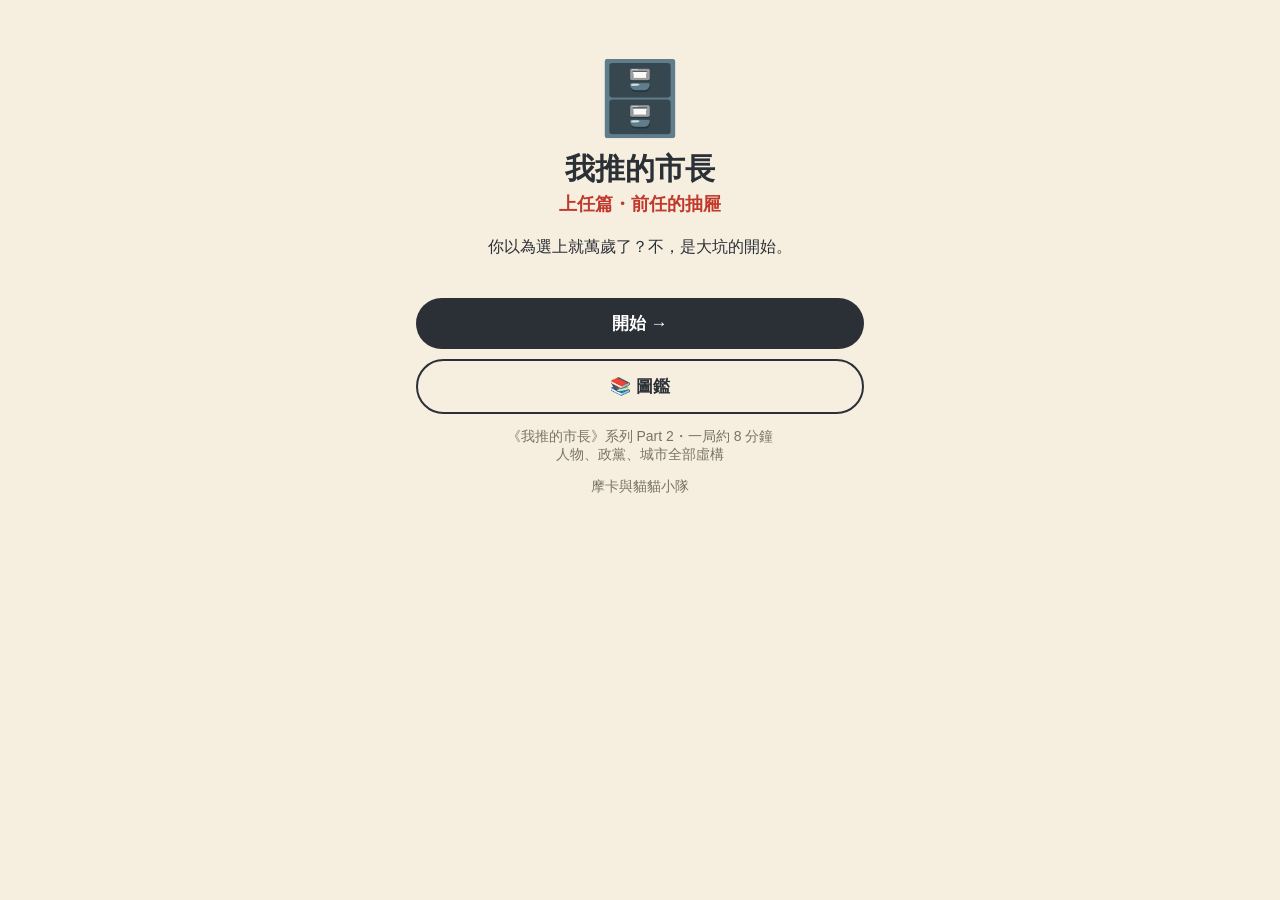
==== index.html @ 08416622 "v0.5.0：推薦人選、新人才池、照台灣案例重寫抽屜與事件、第一原則 Co-Authored-By: Claude Opus 5.5 <noreply@anthropic.com> Claude-Se" ====
<!doctype html>
<html lang="zh-Hant">
<head>
<meta charset="utf-8">
<meta name="viewport" content="width=device-width, initial-scale=1, viewport-fit=cover">
<title>我推的市長：上任篇</title>
<meta name="description" content="你以為選上就萬歲了？不，是大坑的開始。《我推的市長》系列 Part 2。">
<link rel="stylesheet" href="style.css?v=0.5.0">
</head>
<body>
<div id="app"></div>
<script src="js/i18n.js?v=0.5.0"></script>
<script src="core/engine.js?v=0.5.0"></script>
<script src="careers/mayor-office/data.js?v=0.5.0"></script>
<script src="js/game.js?v=0.5.0"></script>
<!-- 匿名遊玩計數（GoatCounter，只記次數，不記個人資料）-->
<script data-goatcounter="https://catheroparty.goatcounter.com/count" async src="https://gc.zgo.at/count.js"></script>
</body>
</html>
---- style.css ----
:root {
  --bg: #f6efe0; --ink: #2b2f36; --muted: #7a7466; --card: #fffaf0; --line: #e4d9c3;
  --accent: #e0a526; --accent2: #c0392b; --good: #2e8b57; --bad: #c0392b; --night: #2b2f36;
}
* { box-sizing: border-box; }
html, body { margin: 0; background: var(--bg); color: var(--ink); font-family: -apple-system, "PingFang TC", "Noto Sans TC", "Microsoft JhengHei", sans-serif; }
body { min-height: 100vh; }
#app { max-width: 480px; margin: 0 auto; padding: 16px 16px 40px; }
h1 { font-size: 30px; margin: 8px 0 2px; text-align: center; }
h2 { font-size: 21px; margin: 6px 0 10px; }
.center { text-align: center; }
.muted { color: var(--muted); font-size: 14px; }
.btn { display: block; width: 100%; border: 0; border-radius: 999px; padding: 14px 18px; margin: 10px 0; font-size: 17px; font-weight: 700; background: var(--ink); color: #fff; cursor: pointer; }
.btn.ghost { background: transparent; color: var(--ink); border: 2px solid var(--ink); }
.btn:disabled { opacity: .4; }
.card { background: var(--card); border: 2px solid var(--line); border-radius: 18px; padding: 14px; margin: 12px 0; }
.tag { display: inline-block; font-size: 12px; padding: 2px 8px; border-radius: 999px; background: #efe4cc; color: #6b5a33; margin: 2px 4px 2px 0; }
.tag.red { background: #fbe0dc; color: #a33224; }
.tag.blue { background: #e3e9f7; color: #33508f; }

/* 標題 */
.title-hero { text-align: center; padding: 40px 0 10px; }
.title-hero .sub { font-size: 18px; color: var(--accent2); font-weight: 700; }
.title-hero .tagline { margin: 18px 0; font-size: 16px; line-height: 1.6; }
.drawer-art { font-size: 72px; }

/* 勝選夜 */
.night { background: var(--night); color: #fff; border-radius: 22px; padding: 30px 18px; text-align: center; margin-top: 10px; }
.night .big { font-size: 34px; font-weight: 800; color: #ffd166; margin: 10px 0; }
.night p { line-height: 1.7; }

/* 組閣 */
.slot { margin: 14px 0; }
.slot h3 { margin: 0 0 6px; font-size: 16px; }
.picks { display: grid; grid-template-columns: 1fr; gap: 6px; }
.legend summary { font-weight: 700; cursor: pointer; }
.legend p { font-size: 13px; line-height: 1.5; margin: 6px 0; }
.pick { border: 2px solid var(--line); background: #fff; border-radius: 12px; padding: 8px 10px; text-align: left; font-size: 14px; cursor: pointer; color: var(--ink); }
.pick b { display: block; font-size: 15px; margin-bottom: 2px; }
.pick small { color: var(--muted); line-height: 1.4; display: block; }
.pick.on { border-color: var(--accent); background: #fff6df; }
.locked { display: grid; grid-template-columns: 1fr 1fr; gap: 6px; margin-top: 6px; }
.locked div { background: #e9e3d6; color: #8d8574; border-radius: 10px; padding: 8px; font-size: 13px; }

/* HUD */
.hud { position: sticky; top: 0; z-index: 5; background: var(--bg); padding: 8px 0 6px; border-bottom: 2px solid var(--line); }
.hud .row { display: flex; justify-content: space-between; align-items: center; font-size: 13px; color: var(--muted); }
.stats { display: grid; grid-template-columns: repeat(5, 1fr); gap: 6px; margin-top: 6px; }
.stat { font-size: 11px; text-align: center; }
.stat .bar { height: 6px; background: #e4d9c3; border-radius: 3px; overflow: hidden; margin-top: 3px; }
.stat .bar div { height: 100%; background: var(--accent); transition: width .4s; }
.stat.warn .bar div { background: var(--bad); }
.shift { background: #fbe0dc; color: #a33224; border-radius: 10px; padding: 6px 10px; font-size: 13px; margin-top: 6px; }

/* 事件 */
.ev h2 { margin-top: 0; }
.ev p { line-height: 1.65; }
.opt { display: block; width: 100%; text-align: left; border: 2px solid var(--line); background: #fff; border-radius: 14px; padding: 12px 14px; margin: 8px 0; font-size: 15px; cursor: pointer; color: var(--ink); }
.opt:active { transform: scale(.98); }
.res { background: #fff6df; border-radius: 14px; padding: 12px; margin: 10px 0; line-height: 1.6; }
.fx { font-size: 13px; margin-top: 6px; }
.fx span { margin-right: 8px; font-weight: 700; }
.fx .up { color: var(--good); } .fx .down { color: var(--bad); }

/* 抽屜、政見 */
.tabs { display: flex; gap: 8px; margin: 10px 0; }
.tab { flex: 1; padding: 10px; border-radius: 12px; border: 2px solid var(--line); background: #fff; font-weight: 700; font-size: 15px; cursor: pointer; color: var(--ink); }
.tab.on { background: var(--ink); color: #fff; border-color: var(--ink); }
.folder { border: 2px solid var(--line); background: #fffdf7; border-radius: 14px; padding: 12px; margin: 8px 0; cursor: pointer; }
.folder.new { animation: pop .5s; border-color: var(--accent); }
.folder .t { font-weight: 700; }
.folder .size { float: right; letter-spacing: 1px; font-size: 13px; }
.folder p { margin: 6px 0 0; font-size: 14px; line-height: 1.55; color: #4b4740; }
.acts { display: grid; grid-template-columns: 1fr 1fr; gap: 6px; margin-top: 10px; }
.acts button { border: 0; border-radius: 10px; padding: 10px 6px; font-size: 14px; background: #efe4cc; cursor: pointer; color: var(--ink); }
.acts button small { display: block; font-size: 11px; color: var(--muted); }
.acts button:disabled { opacity: .45; }
.pledge { border: 2px solid var(--line); background: #fff; border-radius: 14px; padding: 12px; margin: 8px 0; }
.steps { display: flex; gap: 4px; margin: 8px 0; }
.steps div { flex: 1; text-align: center; font-size: 12px; padding: 6px 2px; border-radius: 8px; background: #efe4cc; color: var(--muted); }
.steps div.ok { background: #d9f0e1; color: var(--good); font-weight: 700; }
.steps div.cur { outline: 2px solid var(--accent); color: var(--ink); }
.done-folders { font-size: 13px; color: var(--muted); }
@keyframes pop { 0% { transform: scale(.9); opacity: 0; } 100% { transform: scale(1); opacity: 1; } }

/* 結局 */
.ending { text-align: center; }
.ending .emoji { font-size: 72px; }
.ending h2 { font-size: 26px; }
.ending p { line-height: 1.7; text-align: left; }
.code { font-family: ui-monospace, monospace; font-size: 11px; word-break: break-all; background: #efe4cc; border-radius: 10px; padding: 8px; }

/* v0.3：頂部提示、兩層選擇、脆反應、小遊戲、圖鑑 */
.hud .guide { display: flex; align-items: center; gap: 6px; font-size: 14px; }
.hud .guide .right { margin-left: auto; color: var(--muted); font-size: 12px; }
.hud .step { background: var(--ink); color: #fff; border-radius: 10px; padding: 8px 10px; font-size: 14px; font-weight: 700; margin: 6px 0 2px; }
.grid { display: grid; grid-template-columns: 1fr 1fr; gap: 8px; margin-top: 10px; }
.topic { border: 2px solid var(--line); background: #fffdf7; border-radius: 14px; padding: 10px 8px; text-align: left; cursor: pointer; color: var(--ink); min-height: 86px; }
.topic .ic { font-size: 22px; display: block; }
.topic b { display: block; font-size: 14px; line-height: 1.3; margin: 2px 0; }
.topic small { font-size: 11px; color: var(--muted); }
.topic.pl { background: #eef3ff; border-color: #c9d6f2; }
.topic.own { background: #fff1ec; border-color: #f0cbbd; }
.topic.new { animation: pop .5s; border-color: var(--accent); box-shadow: 0 0 0 3px #ffe39b; }
.opt small { display: block; font-size: 12px; color: var(--muted); margin-top: 2px; }
.opt:disabled { opacity: .45; }
.crisp { background: #fff; border: 2px solid var(--line); border-radius: 14px; padding: 8px 12px; margin: 10px 0; }
.crisp-h { font-size: 12px; color: var(--muted); margin-bottom: 4px; }
.post { border-top: 1px solid #f0e8d8; padding: 6px 0; font-size: 14px; }
.post:first-of-type { border-top: 0; }
.post b { font-size: 12px; color: #6b5a33; display: block; }
.post small { color: var(--muted); font-size: 11px; }
.reveal { background: #2b2f36; color: #ffd166; border-radius: 14px; padding: 12px; margin: 10px 0; text-align: center; animation: shake .5s; }
.reveal b { display: block; color: #fff; margin: 4px 0; }
@keyframes shake { 0%, 100% { transform: translateX(0); } 25% { transform: translateX(-6px); } 75% { transform: translateX(6px); } }
.lab { display: block; font-size: 13px; color: var(--muted); margin: 8px 0 4px; }
.inp { width: 100%; font-size: 17px; padding: 10px 12px; border-radius: 10px; border: 2px solid var(--line); background: #fff; }
.seg { display: flex; gap: 6px; }
.seg button { flex: 1; padding: 10px; border-radius: 10px; border: 2px solid var(--line); background: #fff; font-size: 15px; cursor: pointer; color: var(--ink); }
.seg button.on { background: var(--ink); color: #fff; border-color: var(--ink); }
.intro p { line-height: 1.65; margin: 8px 0; }
.doc { background: #fff; border: 2px solid var(--line); border-radius: 14px; padding: 16px; margin: 12px 0; min-height: 110px; }
.doc.good { border-color: var(--good); }
.doc.bad { border-color: var(--bad); animation: shake .3s; }
.doc .lvl { font-weight: 700; margin-bottom: 10px; }
.doc .trail span.ok { color: var(--good); font-weight: 700; text-decoration: line-through; }
.stamps { display: grid; grid-template-columns: repeat(3, 1fr); gap: 8px; }
.stamps button { padding: 16px 4px; font-size: 16px; font-weight: 700; border-radius: 12px; border: 0; background: #c0392b; color: #fff; cursor: pointer; }
.stamps button[data-k="e"] { background: #5b6f9c; }
.stamps button[data-k="x"] { background: var(--ink); }
.meter { position: relative; height: 34px; background: #efe4cc; border-radius: 17px; margin: 18px 0; overflow: hidden; }
.meter .zone { position: absolute; left: 38%; width: 24%; top: 0; bottom: 0; background: #b9e3c6; }
.meter .needle { position: absolute; top: 0; bottom: 0; width: 6px; margin-left: -3px; background: var(--accent2); }
.gal { display: grid; grid-template-columns: repeat(3, 1fr); gap: 6px; }
.gc { background: #fff; border: 2px solid var(--line); border-radius: 12px; padding: 8px 4px; text-align: center; font-size: 22px; }
.gc b { display: block; font-size: 12px; margin-top: 2px; }
.gc small { font-size: 11px; color: var(--muted); }
.gc.lock { opacity: .5; }
.slot h3 .why { display: block; font-size: 12px; font-weight: 400; color: var(--muted); }
.slot .hits { font-size: 12px; color: #6b5a33; margin: 2px 0 6px; line-height: 1.5; }
.files { display: grid; grid-template-columns: repeat(4, 1fr); gap: 6px; margin: 10px 0; }
.files button { padding: 10px 2px; font-size: 22px; border: 2px solid var(--line); background: #fff; border-radius: 10px; cursor: pointer; }
.files button small { display: block; font-size: 10px; color: var(--muted); }
.files button.ok { border-color: var(--good); background: #e5f5ea; }
.statrow { display: flex; align-items: center; gap: 6px; margin-top: 4px; }
.statrow .glabel { font-size: 11px; font-weight: 700; padding: 2px 6px; border-radius: 6px; writing-mode: horizontal-tb; white-space: nowrap; }
.statrow.city .glabel { background: #e3e9f7; color: #33508f; }
.statrow.me .glabel { background: #fbe0dc; color: #a33224; }
.statrow .stats { flex: 1; grid-template-columns: repeat(4, 1fr); margin-top: 0; }
.statrow.me .stat .bar div { background: #c0392b; }
.topic.rest { background: #eef7ee; border-color: #c6e3c6; }
.news { background: #fff1ec; border-radius: 10px; padding: 8px 10px; margin: 8px 0; font-size: 14px; }
.mics { display: grid; grid-template-columns: repeat(3, 1fr); gap: 8px; margin-top: 12px; }
.mics button { height: 90px; font-size: 40px; border-radius: 14px; border: 2px solid var(--line); background: #fff; cursor: pointer; }
.pick .tag { margin-left: 4px; }
.pick small.pro { color: #2e7d4f; margin-top: 4px; }
.pick small.con { color: #a33224; }
.pick.dream { border-color: #e0a526; background: #fffaf0; }
.stat.key { font-weight: 800; font-size: 13px; }
.stat.key .bar { height: 9px; }
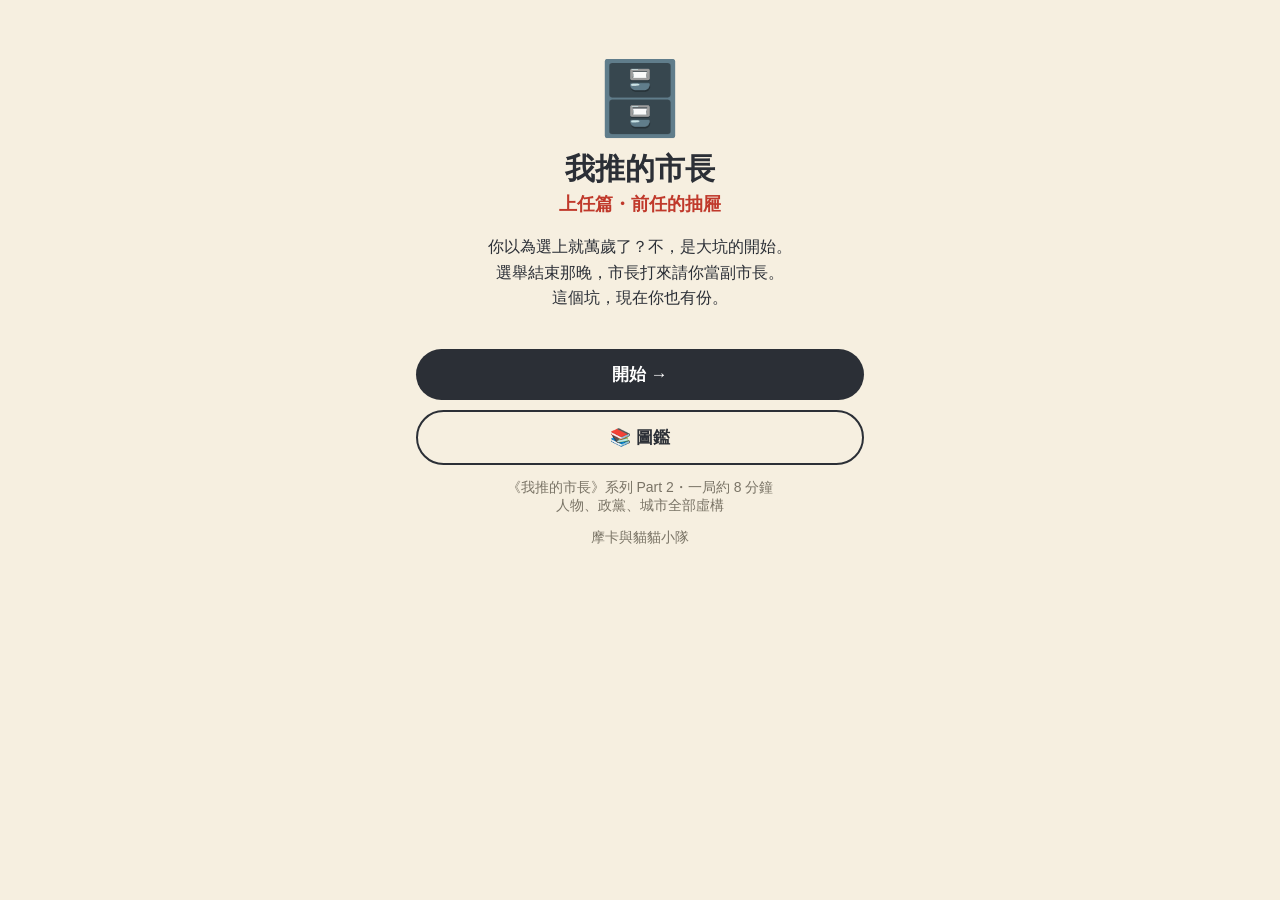
==== commit 30d7266b: "v0.6.1：標題頁標語點出玩家是副市長 Co-Authored-By: Claude Opus 5.5 <noreply@anthropic.com> Claude-Session: https:/" ====
--- a/index.html
+++ b/index.html
@@ -5,14 +5,14 @@
 <meta name="viewport" content="width=device-width, initial-scale=1, viewport-fit=cover">
 <title>我推的市長：上任篇</title>
 <meta name="description" content="你以為選上就萬歲了？不，是大坑的開始。《我推的市長》系列 Part 2。">
-<link rel="stylesheet" href="style.css?v=0.5.0">
+<link rel="stylesheet" href="style.css?v=0.6.1">
 </head>
 <body>
 <div id="app"></div>
-<script src="js/i18n.js?v=0.5.0"></script>
-<script src="core/engine.js?v=0.5.0"></script>
-<script src="careers/mayor-office/data.js?v=0.5.0"></script>
-<script src="js/game.js?v=0.5.0"></script>
+<script src="js/i18n.js?v=0.6.1"></script>
+<script src="core/engine.js?v=0.6.1"></script>
+<script src="careers/mayor-office/data.js?v=0.6.1"></script>
+<script src="js/game.js?v=0.6.1"></script>
 <!-- 匿名遊玩計數（GoatCounter，只記次數，不記個人資料）-->
 <script data-goatcounter="https://catheroparty.goatcounter.com/count" async src="https://gc.zgo.at/count.js"></script>
 </body>
--- a/style.css
+++ b/style.css
@@ -158,3 +158,14 @@
 .pick.dream { border-color: #e0a526; background: #fffaf0; }
 .stat.key { font-weight: 800; font-size: 13px; }
 .stat.key .bar { height: 9px; }
+.kind { display: inline-block; font-size: 11px; font-weight: 700; padding: 1px 6px; border-radius: 6px; margin-right: 6px; vertical-align: 1px; }
+.kind.ka { background: #e3e9f7; color: #33508f; }
+.kind.ks { background: #fff1d6; color: #8a5a00; }
+.verdict { border-radius: 10px; padding: 8px 10px; margin: 8px 0; font-size: 14px; }
+.verdict.yes { background: #e5f5ea; }
+.verdict.half { background: #fff6df; }
+.verdict.no { background: #fbe0dc; }
+.verdict b { display: block; margin-top: 2px; }
+.statrow.me .stats { grid-template-columns: repeat(5, 1fr); }
+.kind.kc { background: #e8f4ec; color: #2e7d4f; }
+.topic.mine { border-color: #e0a526; }
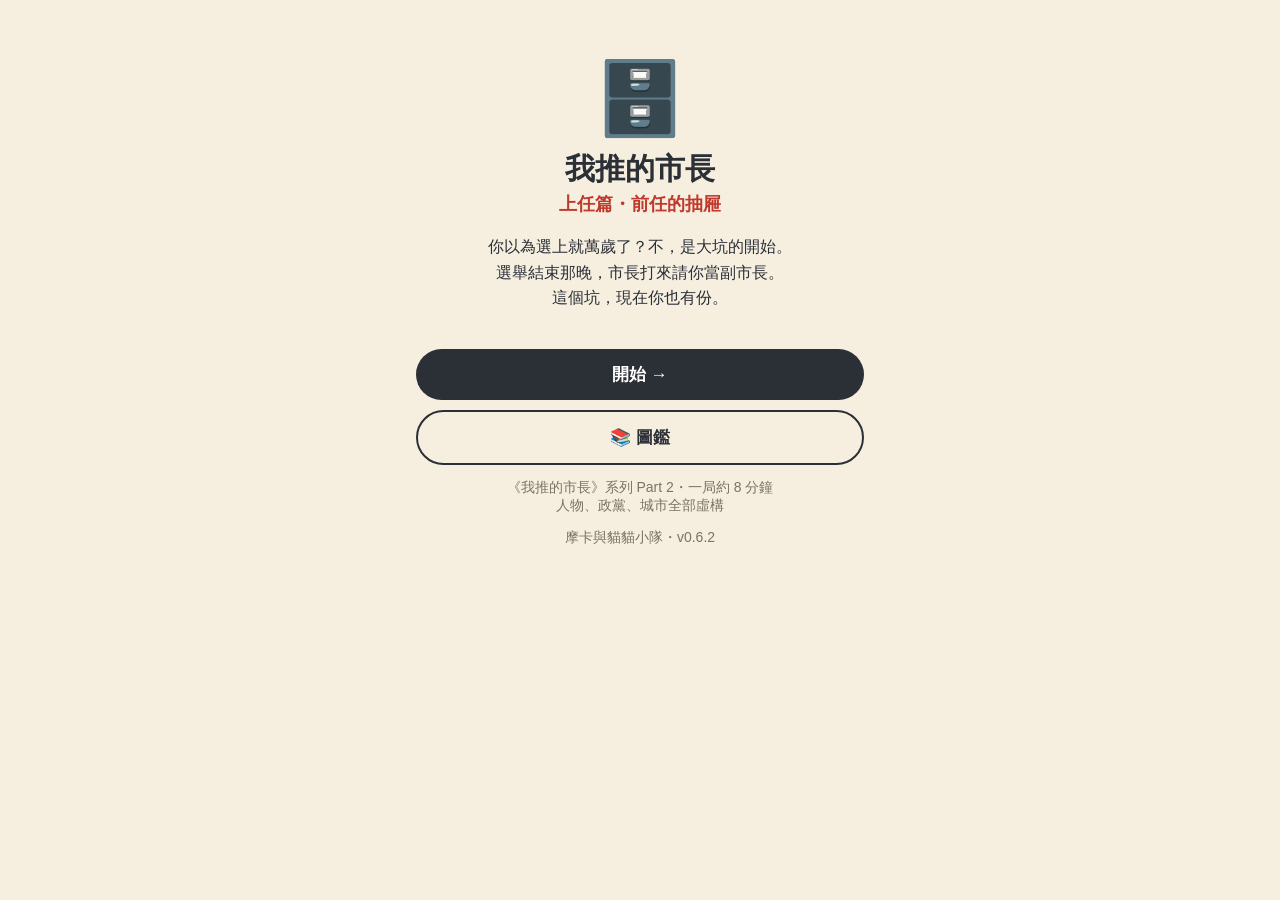
==== commit cfc2f5bd: "v0.6.2：你是誰頁改成副市長版本、標題頁顯示版本號 Co-Authored-By: Claude Opus 5.5 <noreply@anthropic.com> Claude-Session: " ====
--- a/index.html
+++ b/index.html
@@ -2,17 +2,18 @@
 <html lang="zh-Hant">
 <head>
 <meta charset="utf-8">
+<meta http-equiv="Cache-Control" content="no-cache">
 <meta name="viewport" content="width=device-width, initial-scale=1, viewport-fit=cover">
 <title>我推的市長：上任篇</title>
 <meta name="description" content="你以為選上就萬歲了？不，是大坑的開始。《我推的市長》系列 Part 2。">
-<link rel="stylesheet" href="style.css?v=0.6.1">
+<link rel="stylesheet" href="style.css?v=0.6.2">
 </head>
 <body>
 <div id="app"></div>
-<script src="js/i18n.js?v=0.6.1"></script>
-<script src="core/engine.js?v=0.6.1"></script>
-<script src="careers/mayor-office/data.js?v=0.6.1"></script>
-<script src="js/game.js?v=0.6.1"></script>
+<script src="js/i18n.js?v=0.6.2"></script>
+<script src="core/engine.js?v=0.6.2"></script>
+<script src="careers/mayor-office/data.js?v=0.6.2"></script>
+<script src="js/game.js?v=0.6.2"></script>
 <!-- 匿名遊玩計數（GoatCounter，只記次數，不記個人資料）-->
 <script data-goatcounter="https://catheroparty.goatcounter.com/count" async src="https://gc.zgo.at/count.js"></script>
 </body>
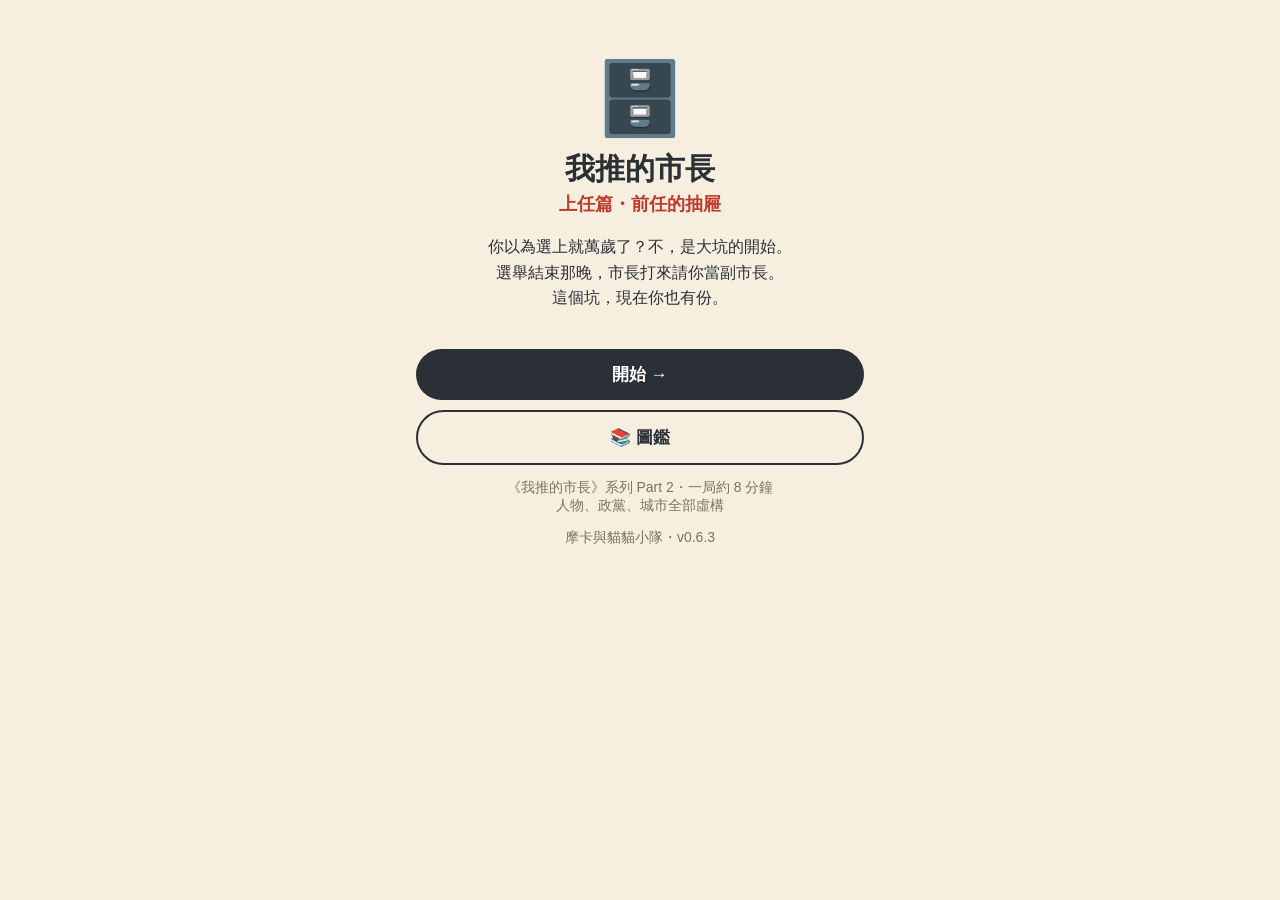
==== commit 79295337: "v0.6.3：敬老福利改成選前加碼（照發／縮水／爭取中央／排富），預算說法依年度編列修正 Co-Authored-By: Claude Opus 5.5 <noreply@anthropic.com>" ====
--- a/index.html
+++ b/index.html
@@ -6,14 +6,14 @@
 <meta name="viewport" content="width=device-width, initial-scale=1, viewport-fit=cover">
 <title>我推的市長：上任篇</title>
 <meta name="description" content="你以為選上就萬歲了？不，是大坑的開始。《我推的市長》系列 Part 2。">
-<link rel="stylesheet" href="style.css?v=0.6.2">
+<link rel="stylesheet" href="style.css?v=0.6.3">
 </head>
 <body>
 <div id="app"></div>
-<script src="js/i18n.js?v=0.6.2"></script>
-<script src="core/engine.js?v=0.6.2"></script>
-<script src="careers/mayor-office/data.js?v=0.6.2"></script>
-<script src="js/game.js?v=0.6.2"></script>
+<script src="js/i18n.js?v=0.6.3"></script>
+<script src="core/engine.js?v=0.6.3"></script>
+<script src="careers/mayor-office/data.js?v=0.6.3"></script>
+<script src="js/game.js?v=0.6.3"></script>
 <!-- 匿名遊玩計數（GoatCounter，只記次數，不記個人資料）-->
 <script data-goatcounter="https://catheroparty.goatcounter.com/count" async src="https://gc.zgo.at/count.js"></script>
 </body>
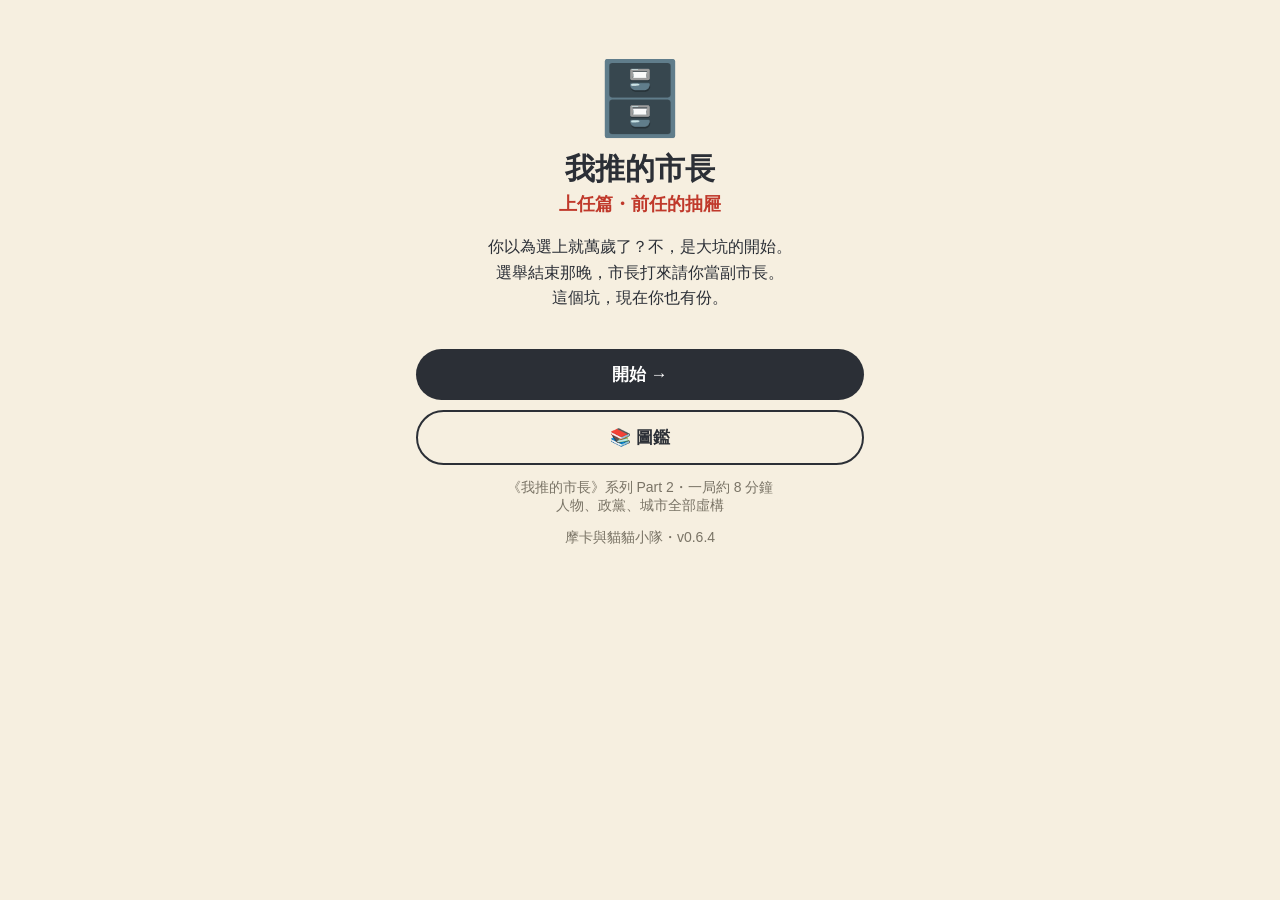
==== commit 722c8d1c: "v0.6.4：推薦人選多半接受、拒絕理由與空降依來源和特質變化；指標顏色代表狀態 Co-Authored-By: Claude Opus 5.5 <noreply@anthropic.com> Cla" ====
--- a/index.html
+++ b/index.html
@@ -6,14 +6,14 @@
 <meta name="viewport" content="width=device-width, initial-scale=1, viewport-fit=cover">
 <title>我推的市長：上任篇</title>
 <meta name="description" content="你以為選上就萬歲了？不，是大坑的開始。《我推的市長》系列 Part 2。">
-<link rel="stylesheet" href="style.css?v=0.6.3">
+<link rel="stylesheet" href="style.css?v=0.6.4">
 </head>
 <body>
 <div id="app"></div>
-<script src="js/i18n.js?v=0.6.3"></script>
-<script src="core/engine.js?v=0.6.3"></script>
-<script src="careers/mayor-office/data.js?v=0.6.3"></script>
-<script src="js/game.js?v=0.6.3"></script>
+<script src="js/i18n.js?v=0.6.4"></script>
+<script src="core/engine.js?v=0.6.4"></script>
+<script src="careers/mayor-office/data.js?v=0.6.4"></script>
+<script src="js/game.js?v=0.6.4"></script>
 <!-- 匿名遊玩計數（GoatCounter，只記次數，不記個人資料）-->
 <script data-goatcounter="https://catheroparty.goatcounter.com/count" async src="https://gc.zgo.at/count.js"></script>
 </body>
--- a/style.css
+++ b/style.css
@@ -147,7 +147,6 @@
 .statrow.city .glabel { background: #e3e9f7; color: #33508f; }
 .statrow.me .glabel { background: #fbe0dc; color: #a33224; }
 .statrow .stats { flex: 1; grid-template-columns: repeat(4, 1fr); margin-top: 0; }
-.statrow.me .stat .bar div { background: #c0392b; }
 .topic.rest { background: #eef7ee; border-color: #c6e3c6; }
 .news { background: #fff1ec; border-radius: 10px; padding: 8px 10px; margin: 8px 0; font-size: 14px; }
 .mics { display: grid; grid-template-columns: repeat(3, 1fr); gap: 8px; margin-top: 12px; }
@@ -169,3 +168,17 @@
 .statrow.me .stats { grid-template-columns: repeat(5, 1fr); }
 .kind.kc { background: #e8f4ec; color: #2e7d4f; }
 .topic.mine { border-color: #e0a526; }
+
+/* v0.6.4：指標顏色代表狀態（綠安全、黃注意、紅危險），分類只看左邊標籤 */
+.stat .bar { position: relative; }
+.stat .bar > div { position: relative; z-index: 1; }
+.stat.grn .bar > div { background: #2e8b57; }
+.stat.yel .bar > div { background: #e0a526; }
+.stat.red .bar > div { background: #c0392b; }
+.stat.red { color: #a33224; font-weight: 700; }
+.stat .bar .safe { position: absolute; left: 25%; width: 50%; top: 0; bottom: 0; background: #cfe9d8; z-index: 0; }
+.stat .dl { font-size: 10px; font-weight: 800; margin-left: 2px; animation: flash 1.2s ease-out; }
+.stat .dl.up { color: #2e8b57; } .stat .dl.down { color: #c0392b; }
+@keyframes flash { 0% { opacity: 0; transform: translateY(4px); } 20% { opacity: 1; transform: none; } 100% { opacity: .85; } }
+.statrow.city .glabel { background: #e3e9f7; color: #33508f; }
+.statrow.me .glabel { background: #f3e6d0; color: #6b5a33; }
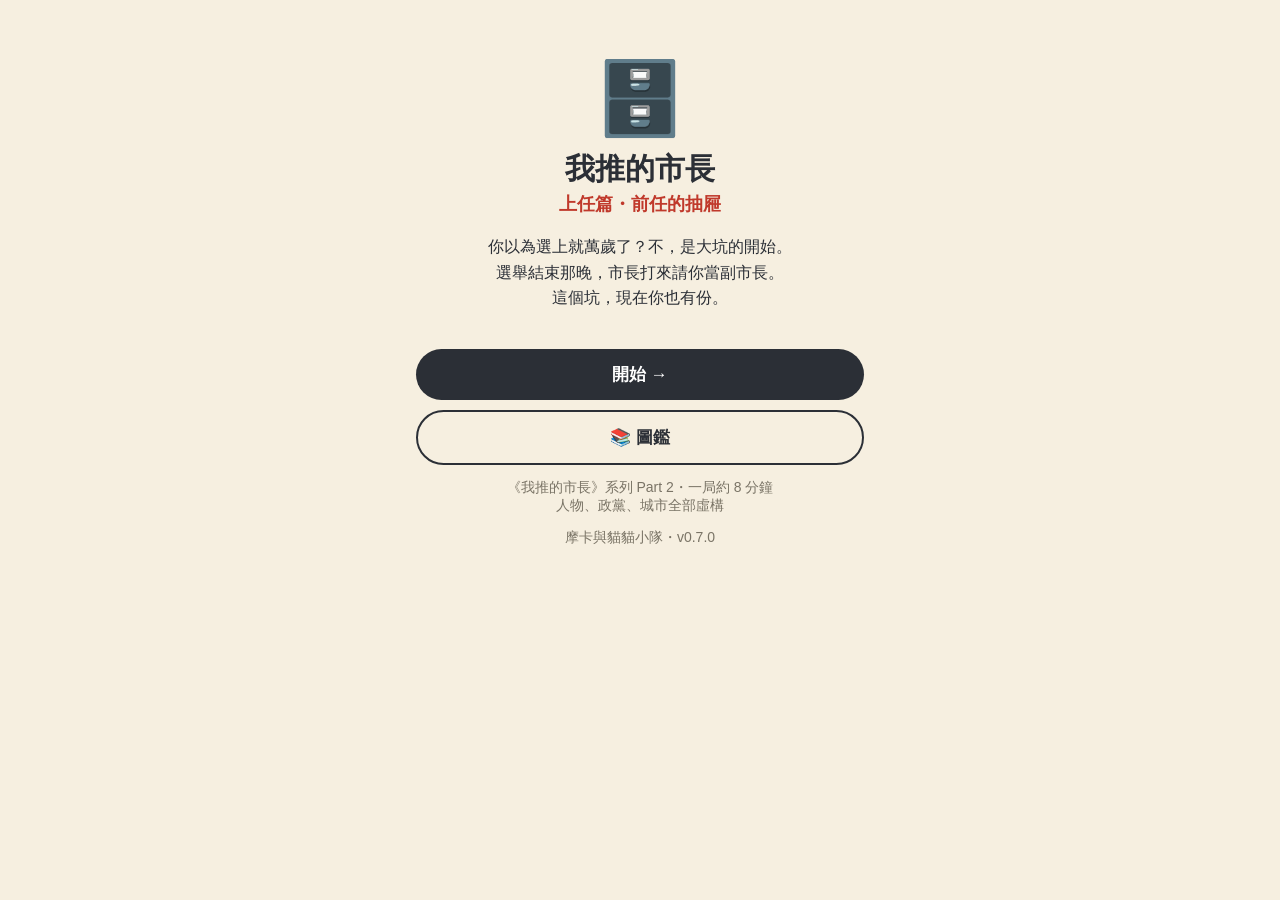
==== commit fa407773: "v0.7.0：抽屜場景與具體選項、公文快速批、剪綵排站位、預算分配、行程表、脆留言帳號池 Co-Authored-By: Claude Opus 5.5 <noreply@anthropic.com>" ====
--- a/index.html
+++ b/index.html
@@ -6,14 +6,14 @@
 <meta name="viewport" content="width=device-width, initial-scale=1, viewport-fit=cover">
 <title>我推的市長：上任篇</title>
 <meta name="description" content="你以為選上就萬歲了？不，是大坑的開始。《我推的市長》系列 Part 2。">
-<link rel="stylesheet" href="style.css?v=0.6.4">
+<link rel="stylesheet" href="style.css?v=0.7.0">
 </head>
 <body>
 <div id="app"></div>
-<script src="js/i18n.js?v=0.6.4"></script>
-<script src="core/engine.js?v=0.6.4"></script>
-<script src="careers/mayor-office/data.js?v=0.6.4"></script>
-<script src="js/game.js?v=0.6.4"></script>
+<script src="js/i18n.js?v=0.7.0"></script>
+<script src="core/engine.js?v=0.7.0"></script>
+<script src="careers/mayor-office/data.js?v=0.7.0"></script>
+<script src="js/game.js?v=0.7.0"></script>
 <!-- 匿名遊玩計數（GoatCounter，只記次數，不記個人資料）-->
 <script data-goatcounter="https://catheroparty.goatcounter.com/count" async src="https://gc.zgo.at/count.js"></script>
 </body>
--- a/style.css
+++ b/style.css
@@ -182,3 +182,30 @@
 @keyframes flash { 0% { opacity: 0; transform: translateY(4px); } 20% { opacity: 1; transform: none; } 100% { opacity: .85; } }
 .statrow.city .glabel { background: #e3e9f7; color: #33508f; }
 .statrow.me .glabel { background: #f3e6d0; color: #6b5a33; }
+/* v0.7：行程表、公文快速批、預算分配、剪綵排站位、抽屜場景 */
+.agenda { background: #fff; border: 2px solid var(--line); border-radius: 14px; padding: 8px 12px; margin: 10px 0 0; font-size: 13px; }
+.agenda .ah { font-weight: 700; margin-bottom: 4px; }
+.agenda div span { display: inline-block; width: 48px; color: var(--muted); }
+.agenda .hit { color: #a33224; font-weight: 700; }
+.scene { display: block; background: #fff6df; border-radius: 10px; padding: 10px; line-height: 1.65; }
+.doc.memo { text-align: center; }
+.doc.memo .mt { font-size: 20px; font-weight: 700; line-height: 1.5; }
+.stamps.two { grid-template-columns: 1fr 1fr; }
+.stamps.two button { padding: 22px 4px; font-size: 18px; }
+.stamps.two button[data-k="yes"] { background: #2e8b57; }
+.stamps.two button[data-k="no"] { background: #c0392b; }
+.memolist div { font-size: 14px; padding: 4px 0; border-bottom: 1px solid #f0e8d8; }
+.memolist div.ng { color: #a33224; }
+.memolist small { display: block; font-size: 12px; }
+.alloc { display: flex; align-items: center; gap: 8px; margin: 8px 0; }
+.alloc b { flex: 1; }
+.alloc button { width: 40px; height: 40px; border-radius: 10px; border: 2px solid var(--line); background: #fff; font-size: 20px; }
+.alloc span { width: 56px; text-align: center; font-weight: 700; }
+.rules div { font-size: 13px; margin: 2px 0; }
+.people { display: flex; flex-wrap: wrap; gap: 6px; margin: 10px 0; }
+.people button, .stage button { width: 52px; height: 58px; border-radius: 10px; border: 2px solid var(--line); background: #fff; font-size: 22px; padding: 2px; }
+.people button small, .stage button small { display: block; font-size: 9px; color: var(--muted); }
+.people button.on { border-color: var(--accent); background: #fff6df; }
+.stage { display: grid; grid-template-columns: repeat(7, 1fr); gap: 3px; background: #f3e6d0; border-radius: 10px; padding: 6px; }
+.stage button { width: 100%; }
+.stage button.cpos { border-color: #c0392b; }
